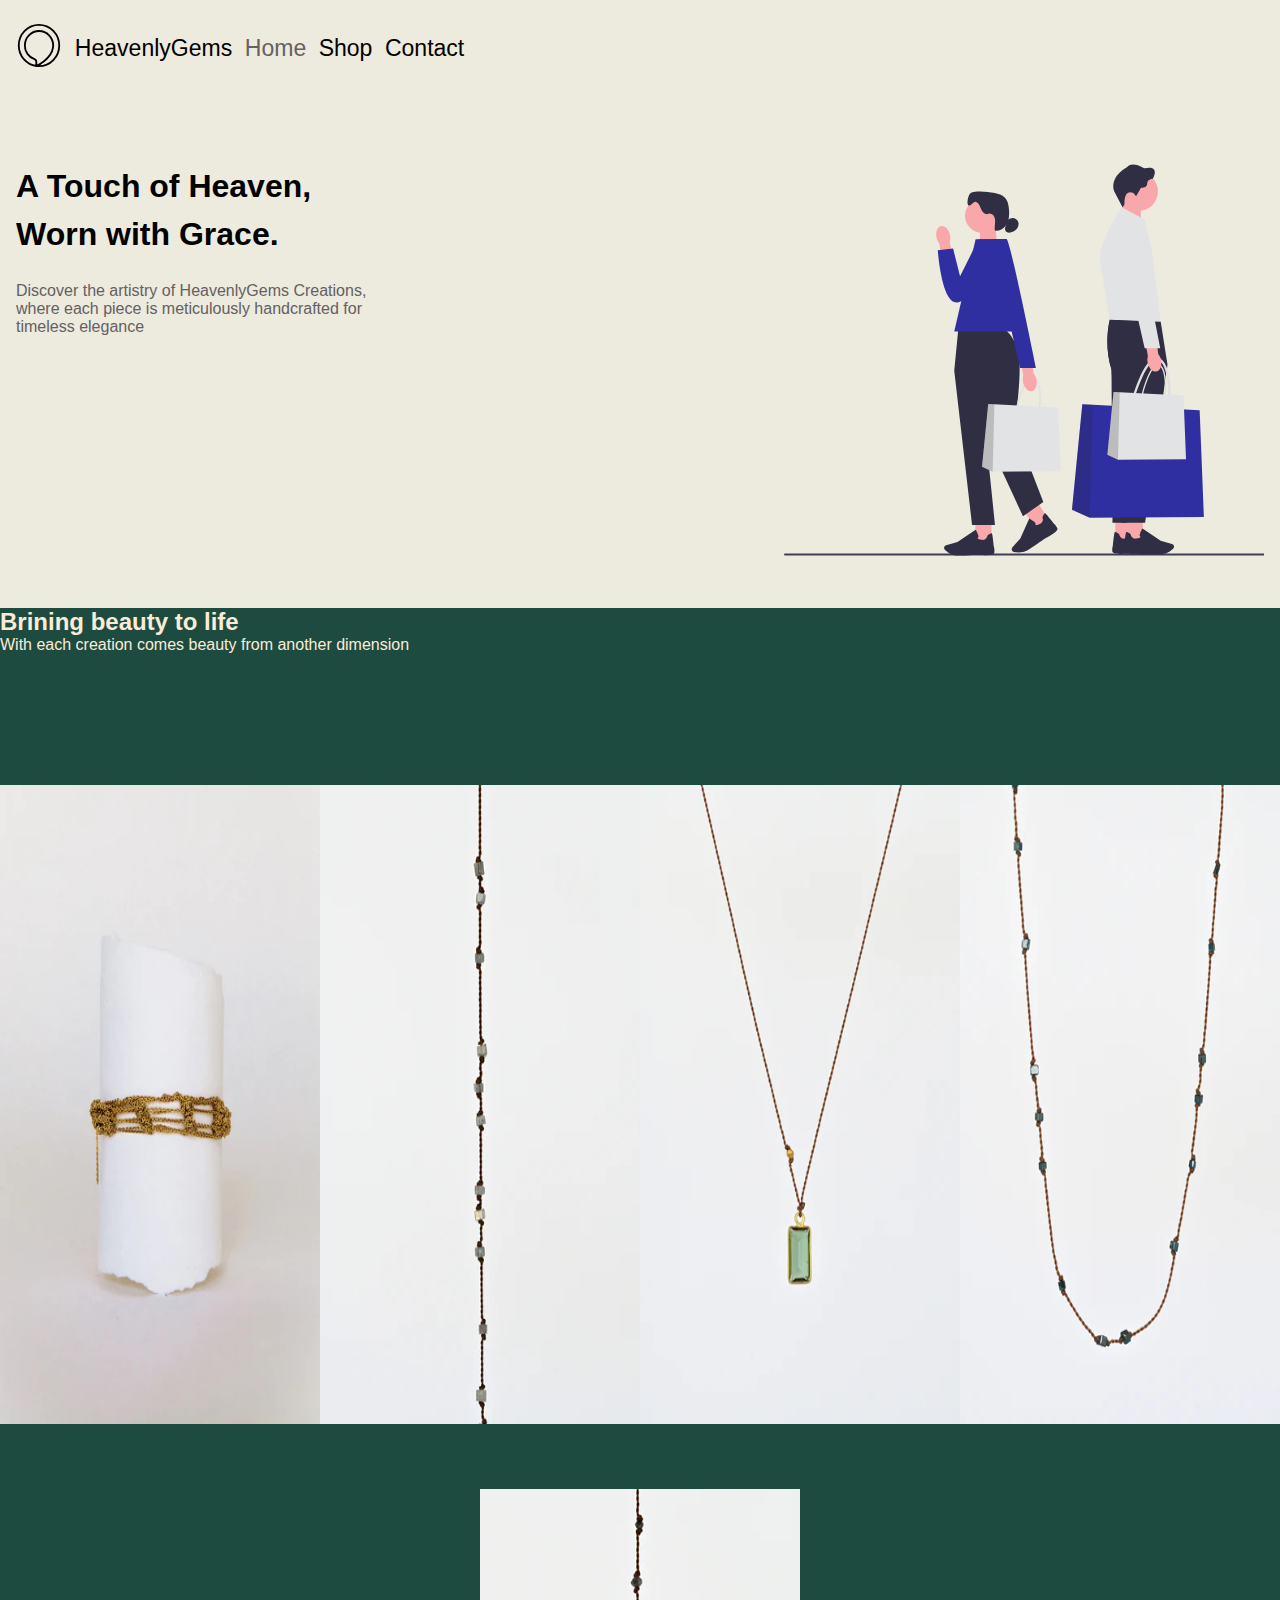
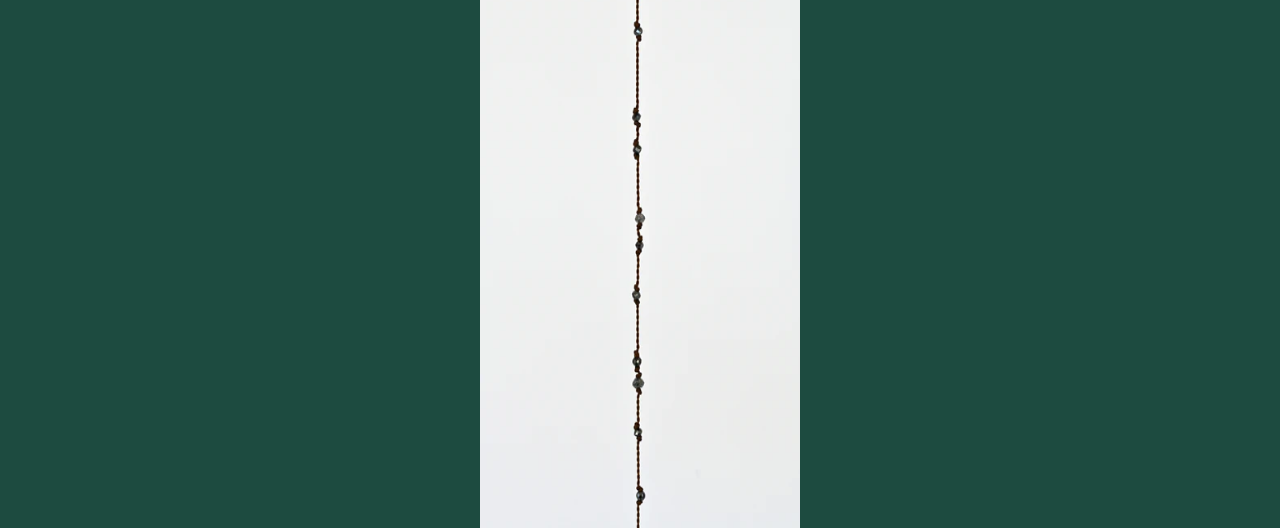
==== index.html @ 08a6c6a4 "First push" ====
<!DOCTYPE html>
<html lang="en">
<head>
    <meta charset="UTF-8">
    <title>Home</title>
    <link href="css/index.css" type="text/css" rel="stylesheet"/>
</head>
<body>
<nav class="container">
    <div class="box" id="box1">
        <img id="logo" src="images/logo.svg" alt="logo">
        <ul>
            <li>HeavenlyGems</li>
            <li id="selected" class="textToLogoPosition">Home</li>
            <li><a href="Shop/shop.html">Shop</a></li>
            <li>Contact</li>
        </ul>
    </div>
    <div class="box"></div>
</nav>

<!--Hero page-->
<div id="secondBody">

    <div id="boxes1">
        <h1>A Touch of Heaven, Worn with Grace.</h1>
        <p>Discover the artistry of HeavenlyGems Creations, where each piece is meticulously handcrafted for timeless elegance</p>
    </div>

    <div id="boxes2">
        <img src="images/shoppingBags.svg" alt="people shopping"/>

    </div>

</div>

<!--Below the hero page-->
<div id="thirdBody">
    <div id="thirdBodyHeader">

        <h2>Brining beauty to life</h2>
        <p>With each creation comes beauty from another dimension</p>

    </div>


    <div class="longBoxes">
        <img src="images/peice1.jpeg" alt="jewelry" onmouseover=this.src="images/peice4.jpeg" onmouseout=this.src="images/peice1.jpeg" />
    </div>
    <div class="longBoxes">
        <img src="images/peice3.jpeg" alt="jewelry" />
    </div>
    <div class="longBoxes">
        <img src="images/peice4.jpeg" alt="jewelry" />
    </div>
    <div class="longBoxes">
        <img src="images/peice5.jpeg" alt="jewelry" />
    </div>
    <div class="longBoxes">
        <img src="images/peice6.jpeg" alt="jewelry" />
    </div>
</div>

<footer>

</footer>

</body>
</html>
---- css/index.css ----
*, *::before, *::after {
    box-sizing: border-box;
    margin: 0;
    padding: 0;
}

body{
    background-color: #EDEADE;
    /*height: 400vh;*/
    width: 100%;
    font-family: Verdana, Arial, serif;
}
/* this is the nav flex box container  */
.container {
    /*border: 3px solid lightgray;*/
    display: flex;
    justify-content: space-between;
    overflow: hidden;
}

.box {
    width: 25rem;
    height: 4rem;
   /* background-color: gold;*/
    margin: 1rem;
}

#box1 {
    width: 40rem;
}


nav ul{
    list-style: none;
    display: inline-block;
    position: relative;
    top: -10%;
}

nav ul li {
    display: inline-block;
    font-size: 	1.44rem;
    padding-left: .5rem;
}

nav ul li a {
    text-decoration: none;
    color: black;
}

nav ul li a:hover {
    border-bottom: 3px solid white;
    padding-bottom: .5rem;
}

#logo{
    width: 2.9rem;
}

#selected {
    color: #636161;
}

img {
    display: inline-block;
    position: relative;
    top: 10%;
}

/* end of nav stuff  */

#secondBody {
    display: flex;
    /*border: 3px solid lightgray;*/
    overflow: hidden;
    flex-wrap: wrap;
    /*height: 1000vh;*/
    justify-content: space-between;
    margin: 1rem;
}

/* Beginning of box one */
#boxes1 {
    width: 22rem;
    height: 25rem;
    overflow: hidden;
    margin-top: 50px;
    /* background-color: gold;*/
}

#boxes1 > p {
    color: #636161;
}

#boxes1 > h1 {
    margin-bottom: 1.5rem;
    line-height: 3.0rem;
}

/* End of box one */

/* Beginning of box two */
#boxes2 {
    width: 30rem;
    height: 30rem;
    /*background-color: red;*/
    overflow: hidden;

}

#boxes2 > img {
    width: 35rem;
    height: 30rem;
    padding-bottom: 5rem;

}

/* End of box two */

#thirdBody {
    background-color: #1d4b40;
    display: flex;
    /*border: 3px solid lightgray;*/
    overflow: hidden;
    flex-wrap: wrap;
    /*height: 1000vh;*/
    justify-content: space-around;
    /*margin: 1rem;*/
}

#thirdBodyHeader {
    width: 100%;
    height: 7rem;
    /*background-color: gold;*/
}

.longBoxes {
    margin-top: 4rem;
    width: 20rem;
    height: 40rem;
    /*background-color: gold;*/
    overflow: hidden;
}

.longBoxes > img {
    width: 20rem;
    height: 40rem;
    position: relative;
    top: 1px;
}

#thirdBodyHeader > h2 {
    color: antiquewhite;
}

#thirdBodyHeader > p {
    color: antiquewhite;
}
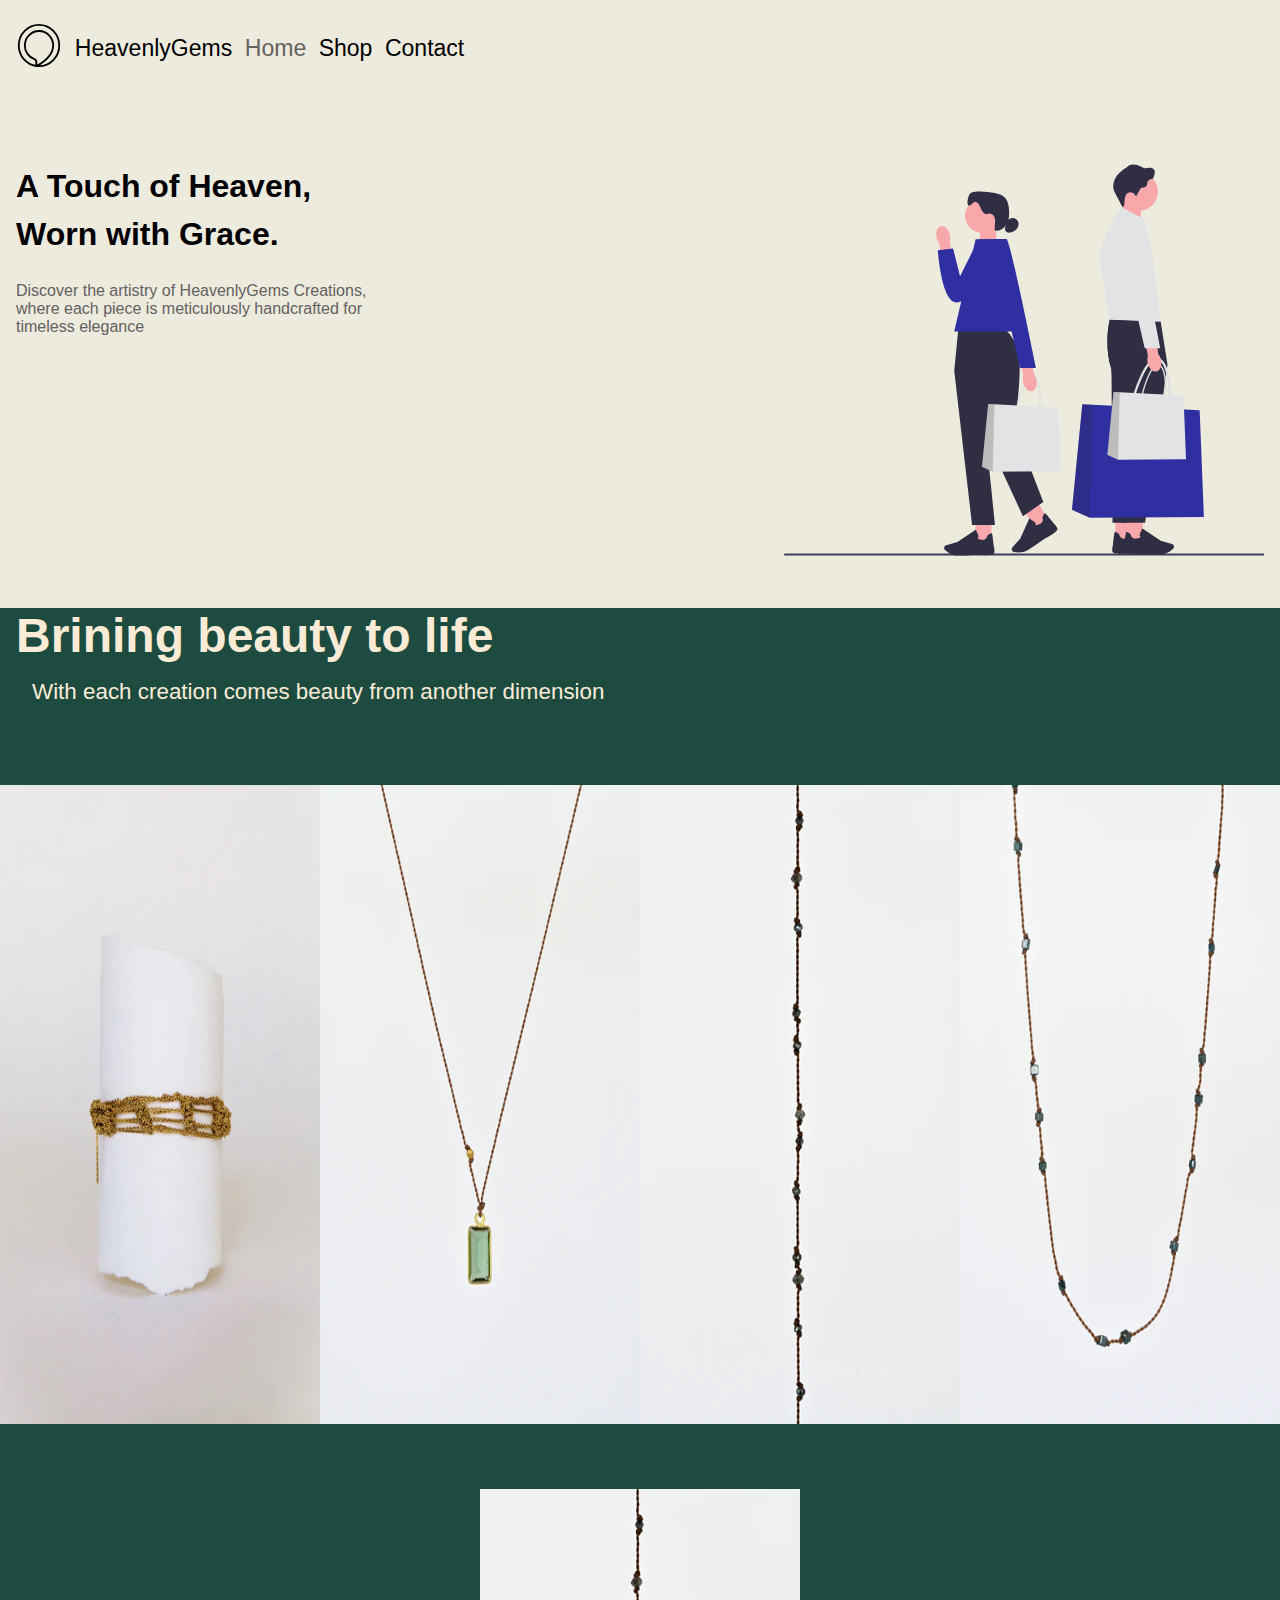
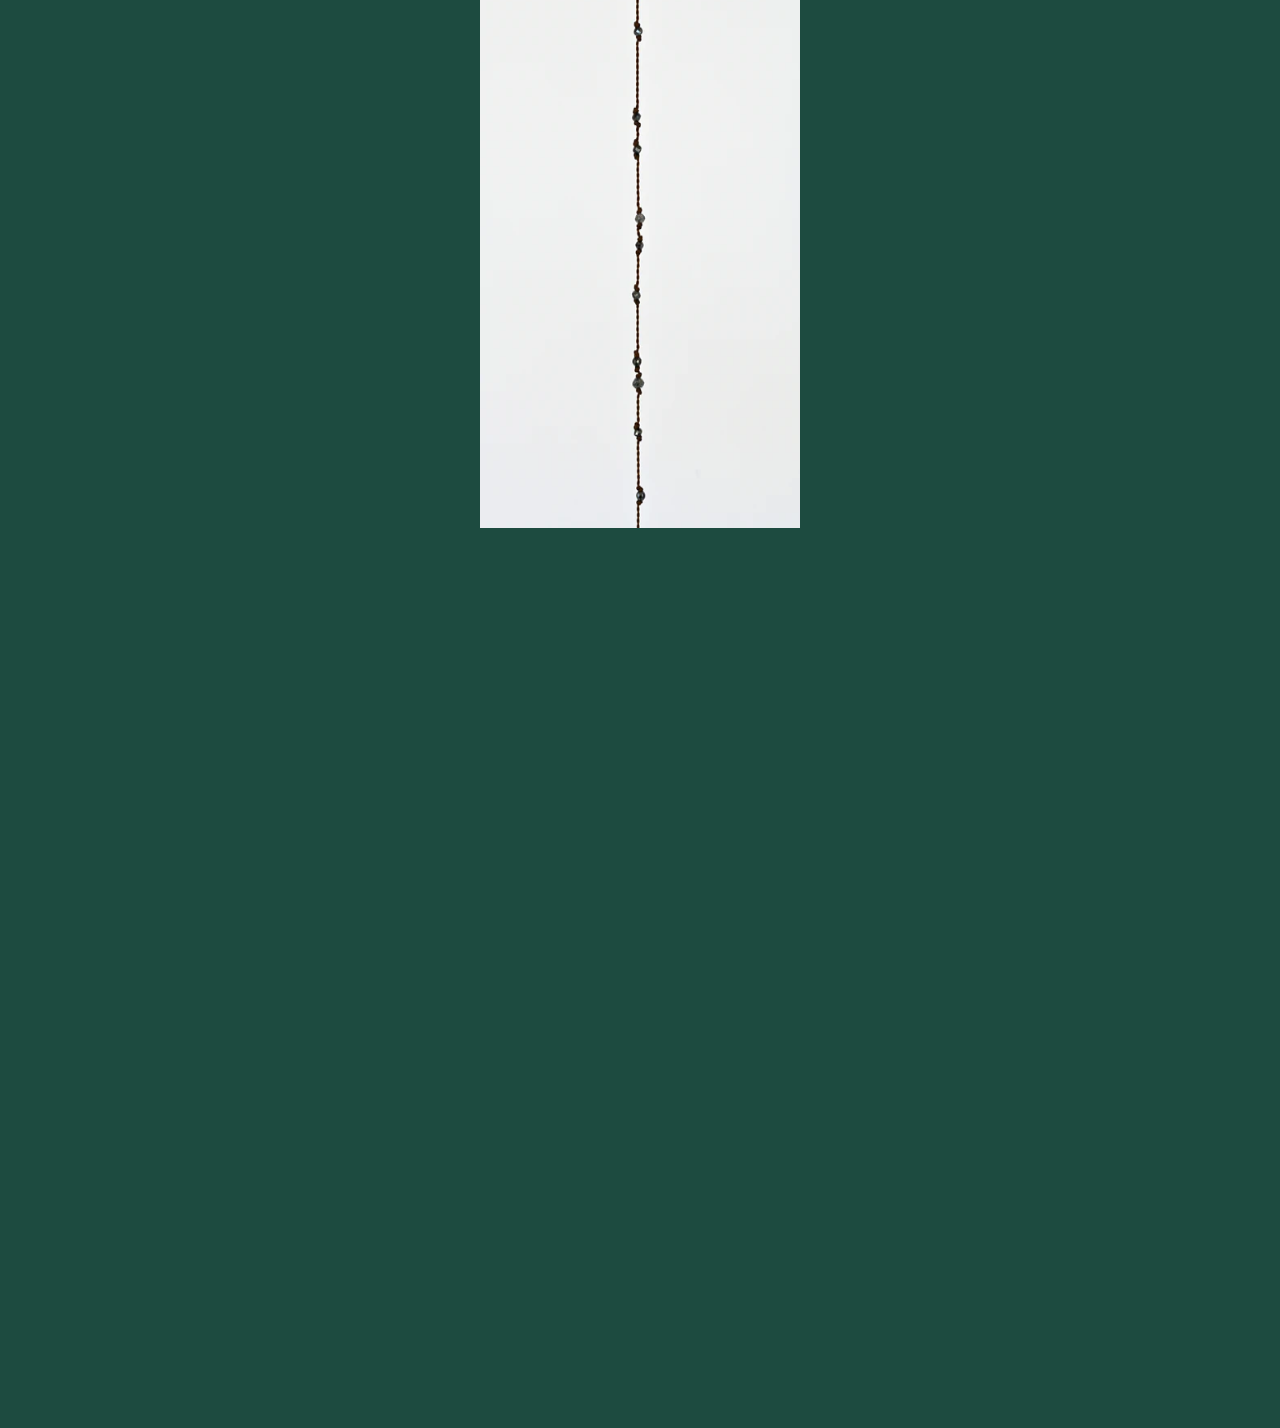
==== commit 7f61bdf4: "Added a lot" ====
--- a/index.html
+++ b/index.html
@@ -45,13 +45,13 @@
 
 
     <div class="longBoxes">
-        <img src="images/peice1.jpeg" alt="jewelry" onmouseover=this.src="images/peice4.jpeg" onmouseout=this.src="images/peice1.jpeg" />
+        <img src="images/peice1.jpeg" alt="jewelry" onmouseover=this.src="images/peice3.jpeg" onmouseout=this.src="images/peice1.jpeg" />
     </div>
     <div class="longBoxes">
-        <img src="images/peice3.jpeg" alt="jewelry" />
+        <img src="images/peice4.jpeg" alt="jewelry" onmouseover=this.src="images/peice5.jpeg" onmouseout=this.src="images/peice4.jpeg" />
     </div>
     <div class="longBoxes">
-        <img src="images/peice4.jpeg" alt="jewelry" />
+        <img src="images/peice6.jpeg" alt="jewelry" onmouseover=this.src="images/peice7.jpeg" onmouseout=this.src="images/peice6.jpeg" />
     </div>
     <div class="longBoxes">
         <img src="images/peice5.jpeg" alt="jewelry" />
--- a/css/index.css
+++ b/css/index.css
@@ -117,6 +117,8 @@
 
 /* End of box two */
 
+/*Start of third body */
+
 #thirdBody {
     background-color: #1d4b40;
     display: flex;
@@ -134,6 +136,20 @@
     /*background-color: gold;*/
 }
 
+#thirdBodyHeader > h2 {
+    color: antiquewhite;
+    font-size: 3rem;
+    margin-bottom: 1rem;
+    margin-left: 1rem;
+}
+
+#thirdBodyHeader > p {
+    color: antiquewhite;
+    font-size: 1.4rem;
+    margin-left: 2rem;
+}
+
+
 .longBoxes {
     margin-top: 4rem;
     width: 20rem;
@@ -148,11 +164,19 @@
     position: relative;
     top: 1px;
 }
+/*End of third body */
 
-#thirdBodyHeader > h2 {
-    color: antiquewhite;
+/*start of footer */
+
+footer {
+    background-color: #1d4b40;
+    display: flex;
+    /*border: 3px solid lightgray;*/
+    overflow: hidden;
+    flex-wrap: wrap;
+    height: 100vh;
+    justify-content: space-around;
+    /*margin: 1rem;*/
 }
 
-#thirdBodyHeader > p {
-    color: antiquewhite;
-}
+/* End of footer */
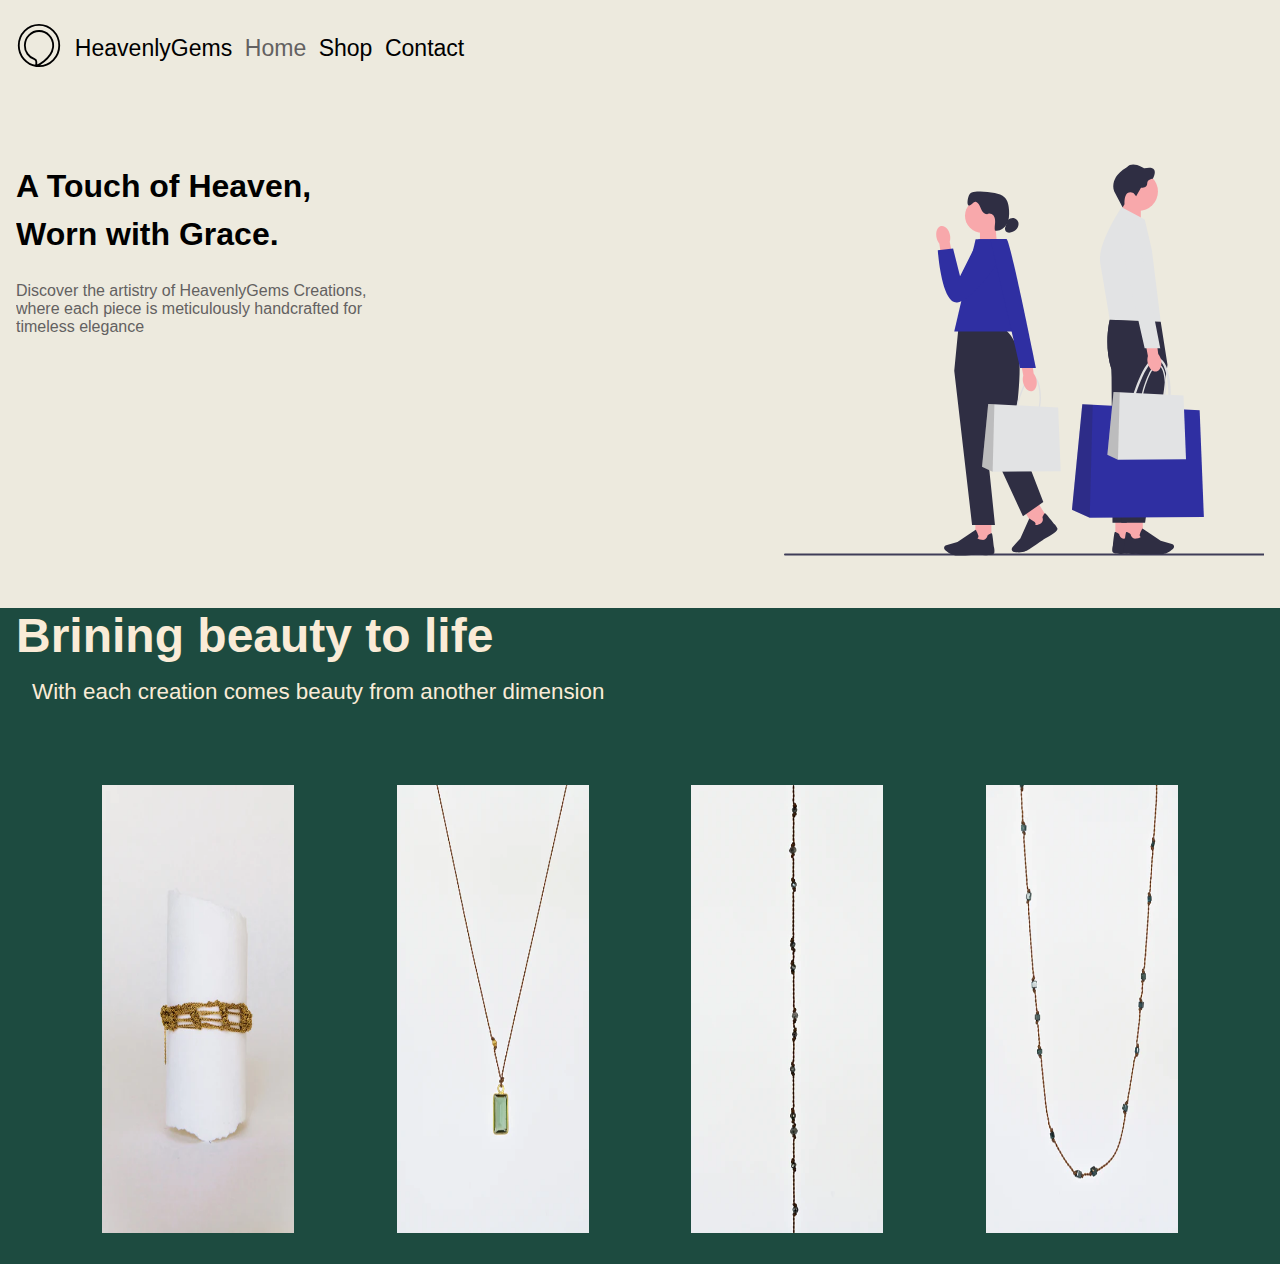
==== commit 82491033: "Added a lot" ====
--- a/index.html
+++ b/index.html
@@ -56,9 +56,6 @@
     <div class="longBoxes">
         <img src="images/peice5.jpeg" alt="jewelry" />
     </div>
-    <div class="longBoxes">
-        <img src="images/peice6.jpeg" alt="jewelry" />
-    </div>
 </div>
 
 <footer>
--- a/css/index.css
+++ b/css/index.css
@@ -126,7 +126,7 @@
     overflow: hidden;
     flex-wrap: wrap;
     /*height: 1000vh;*/
-    justify-content: space-around;
+    justify-content: space-evenly;
     /*margin: 1rem;*/
 }
 
@@ -152,15 +152,15 @@
 
 .longBoxes {
     margin-top: 4rem;
-    width: 20rem;
-    height: 40rem;
+    width: 12rem;
+    height: 30rem;
     /*background-color: gold;*/
     overflow: hidden;
 }
 
 .longBoxes > img {
-    width: 20rem;
-    height: 40rem;
+    width: 13rem;
+    height: 28rem;
     position: relative;
     top: 1px;
 }
@@ -174,7 +174,7 @@
     /*border: 3px solid lightgray;*/
     overflow: hidden;
     flex-wrap: wrap;
-    height: 100vh;
+   /* height: 100vh;*/
     justify-content: space-around;
     /*margin: 1rem;*/
 }
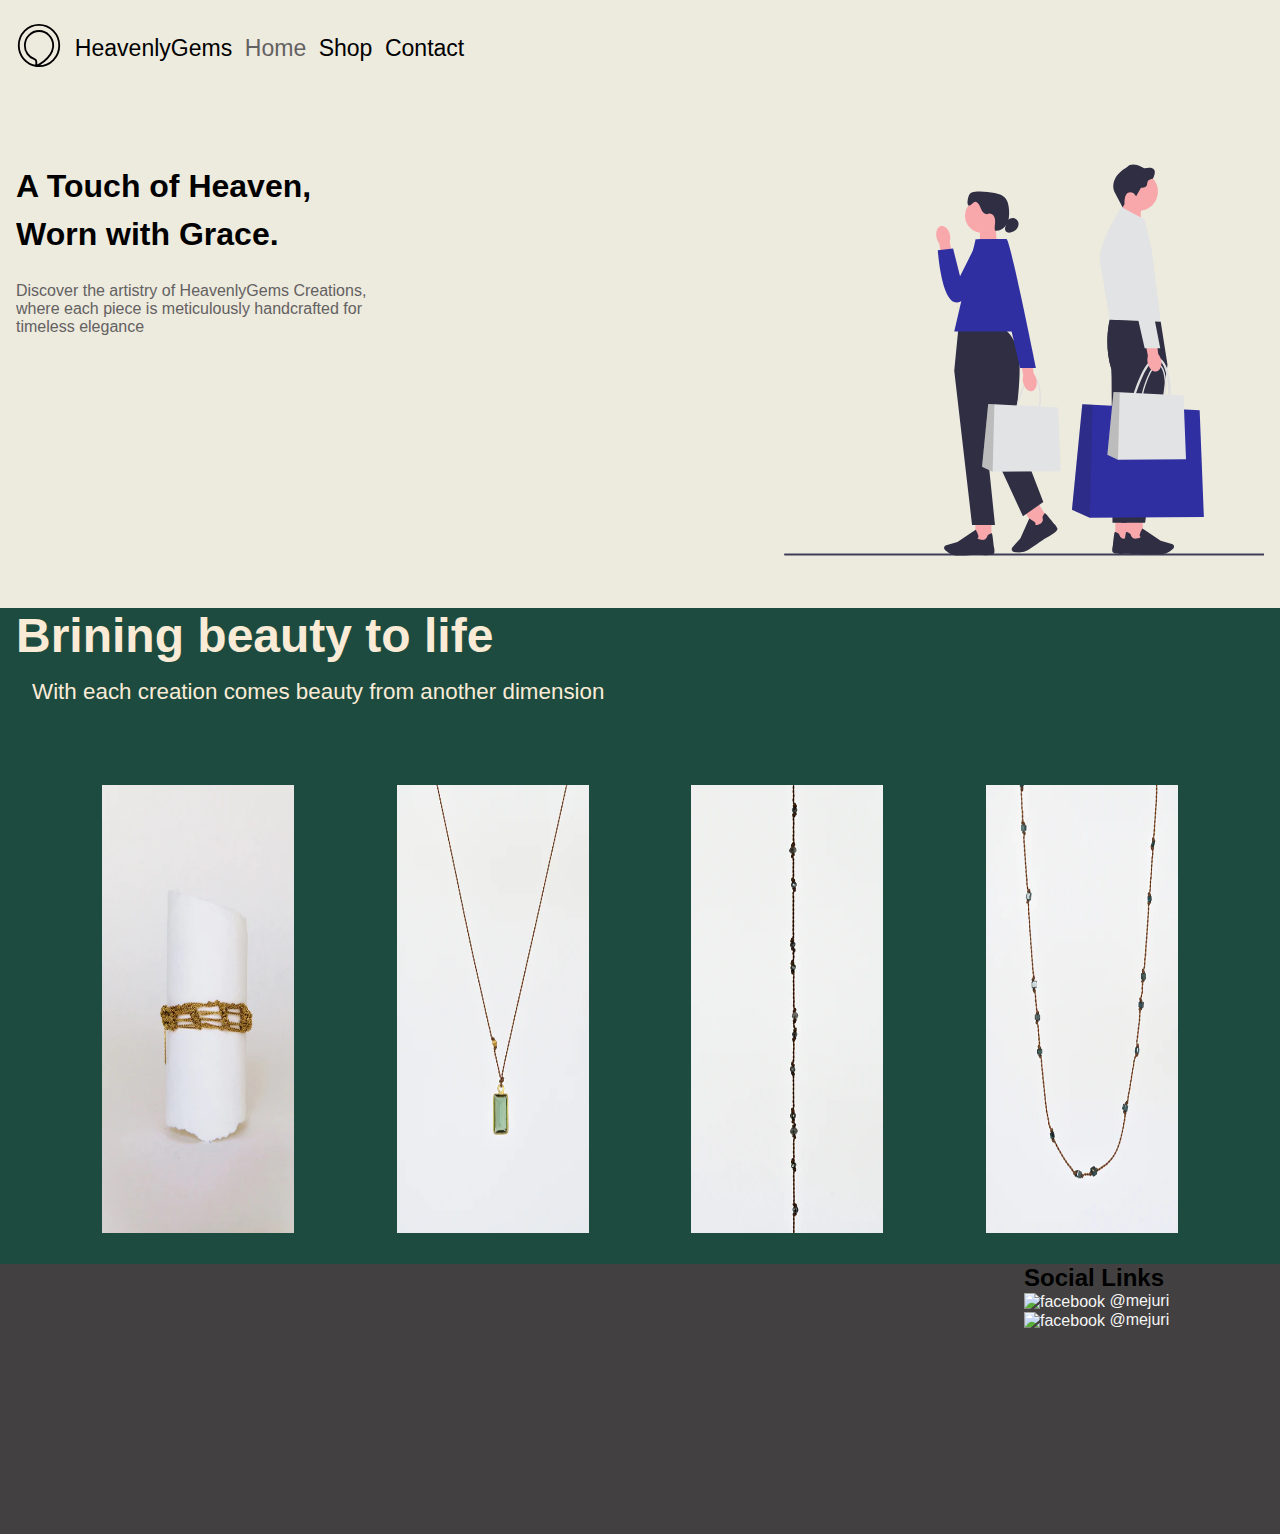
==== commit 301ad285: "Added a lot" ====
--- a/index.html
+++ b/index.html
@@ -57,9 +57,30 @@
         <img src="images/peice5.jpeg" alt="jewelry" />
     </div>
 </div>
+<!-- -->
 
+<!-- Start of footer -->
 <footer>
+    <div id="socialMedia">
+        <ul>
+            <li>
+                <h2>Social Links</h2>
+            </li>
+            <li>
+                <a class="name" href="https://www.instagram.com/mejuri/" target="_blank">
+                    <p><img class="logo" src="images/instagram.svg" alt="facebook" > <span class="userName"> @mejuri </span> </p>
+                </a>
+            </li>
 
+            <li>
+                <a class="name" href="https://www.facebook.com/HappyJewelers/" target="_blank">
+
+                    <p><img class="logo" src="images/facebook.svg" alt="facebook" > <span class="userName"> @mejuri </span> </p>
+                </a>
+            </li>
+
+        </ul>
+    </div>
 </footer>
 
 </body>
--- a/css/index.css
+++ b/css/index.css
@@ -169,14 +169,36 @@
 /*start of footer */
 
 footer {
-    background-color: #1d4b40;
+    background-color: #424040;
     display: flex;
     /*border: 3px solid lightgray;*/
     overflow: hidden;
     flex-wrap: wrap;
-   /* height: 100vh;*/
-    justify-content: space-around;
+    height: 30vh;
     /*margin: 1rem;*/
 }
 
+#socialMedia {
+    position: relative;
+    left: 80%;
+}
+
+#socialMedia > ul{
+    list-style-type: none;
+}
+
+.name {
+    text-decoration: none;
+    color: whitesmoke;
+}
+
+.logo {
+    vertical-align: middle;
+    transition: all .2s ease-in-out;
+}
+
+.logo:hover {
+    transform: scale(1.5);
+}
+
 /* End of footer */
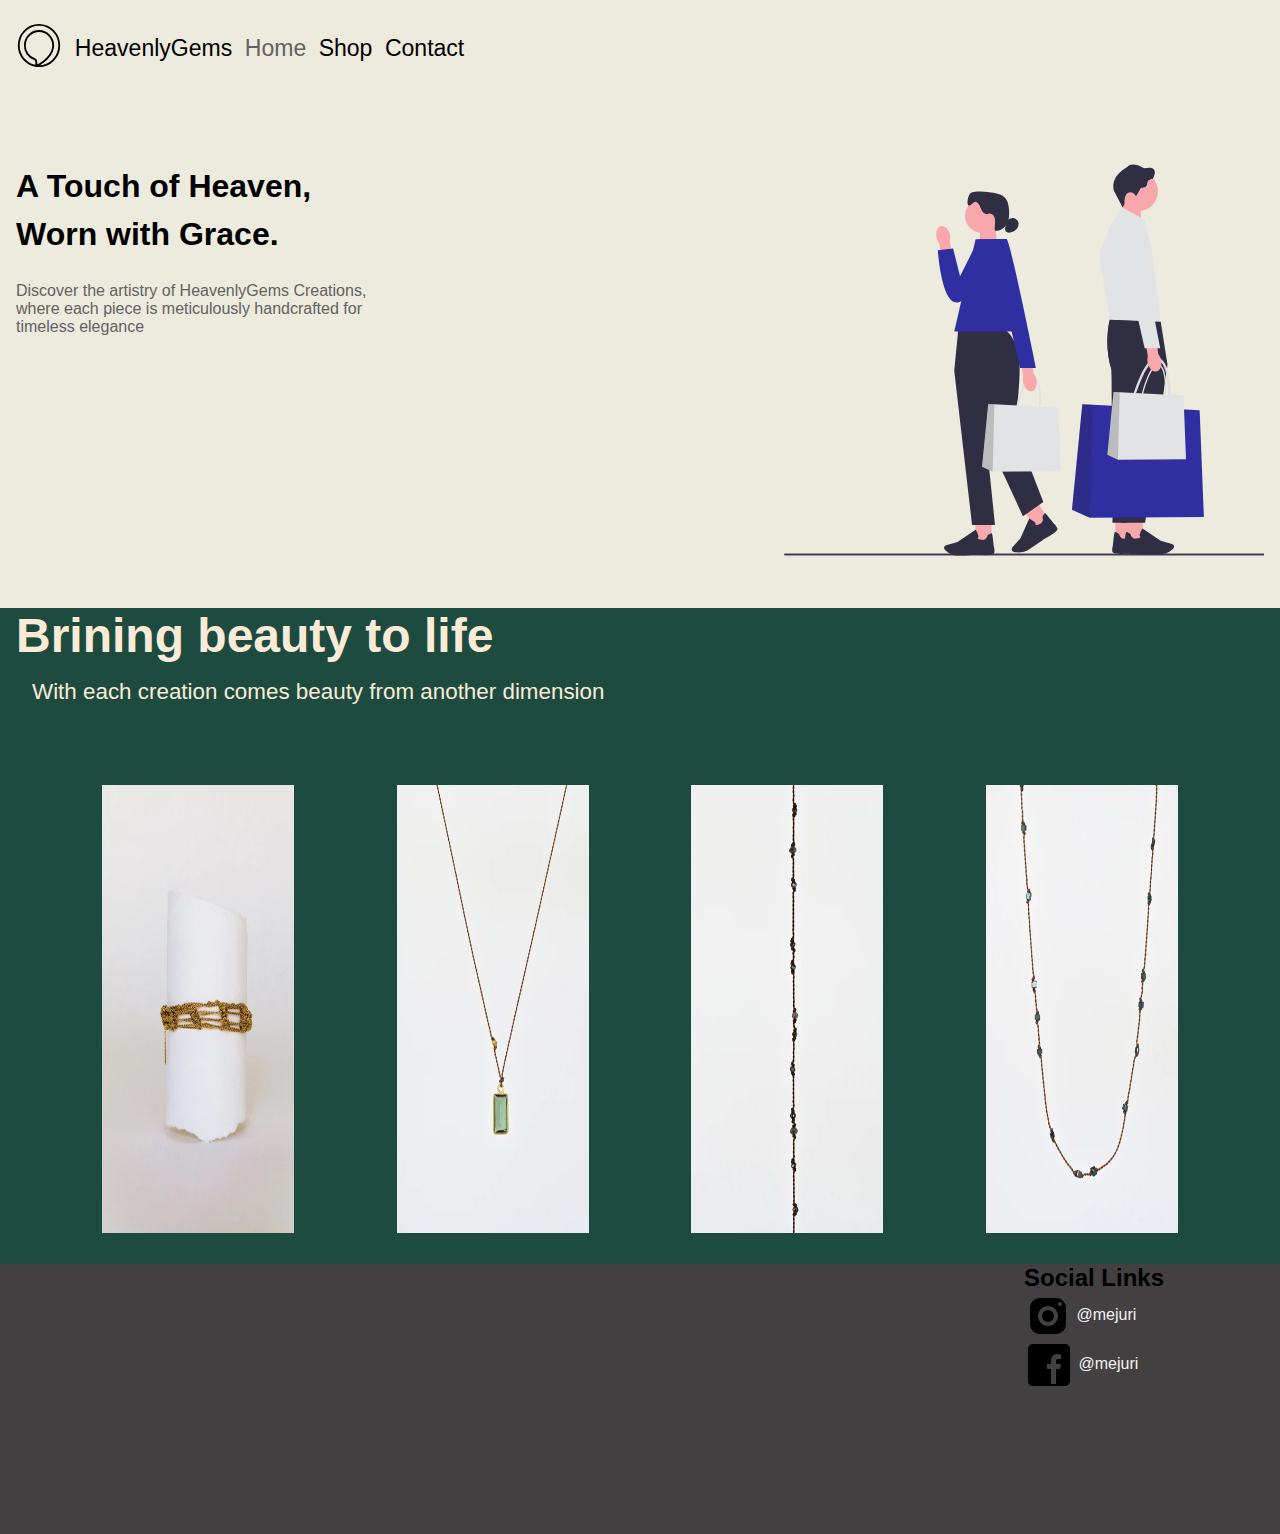
==== commit c686eb62: "Added a lot" ====
--- a/index.html
+++ b/index.html
@@ -82,6 +82,7 @@
         </ul>
     </div>
 </footer>
+<!--End of footer-->
 
 </body>
 </html>--- a/css/index.css
+++ b/css/index.css
@@ -10,6 +10,7 @@
     width: 100%;
     font-family: Verdana, Arial, serif;
 }
+
 /* this is the nav flex box container  */
 .container {
     /*border: 3px solid lightgray;*/
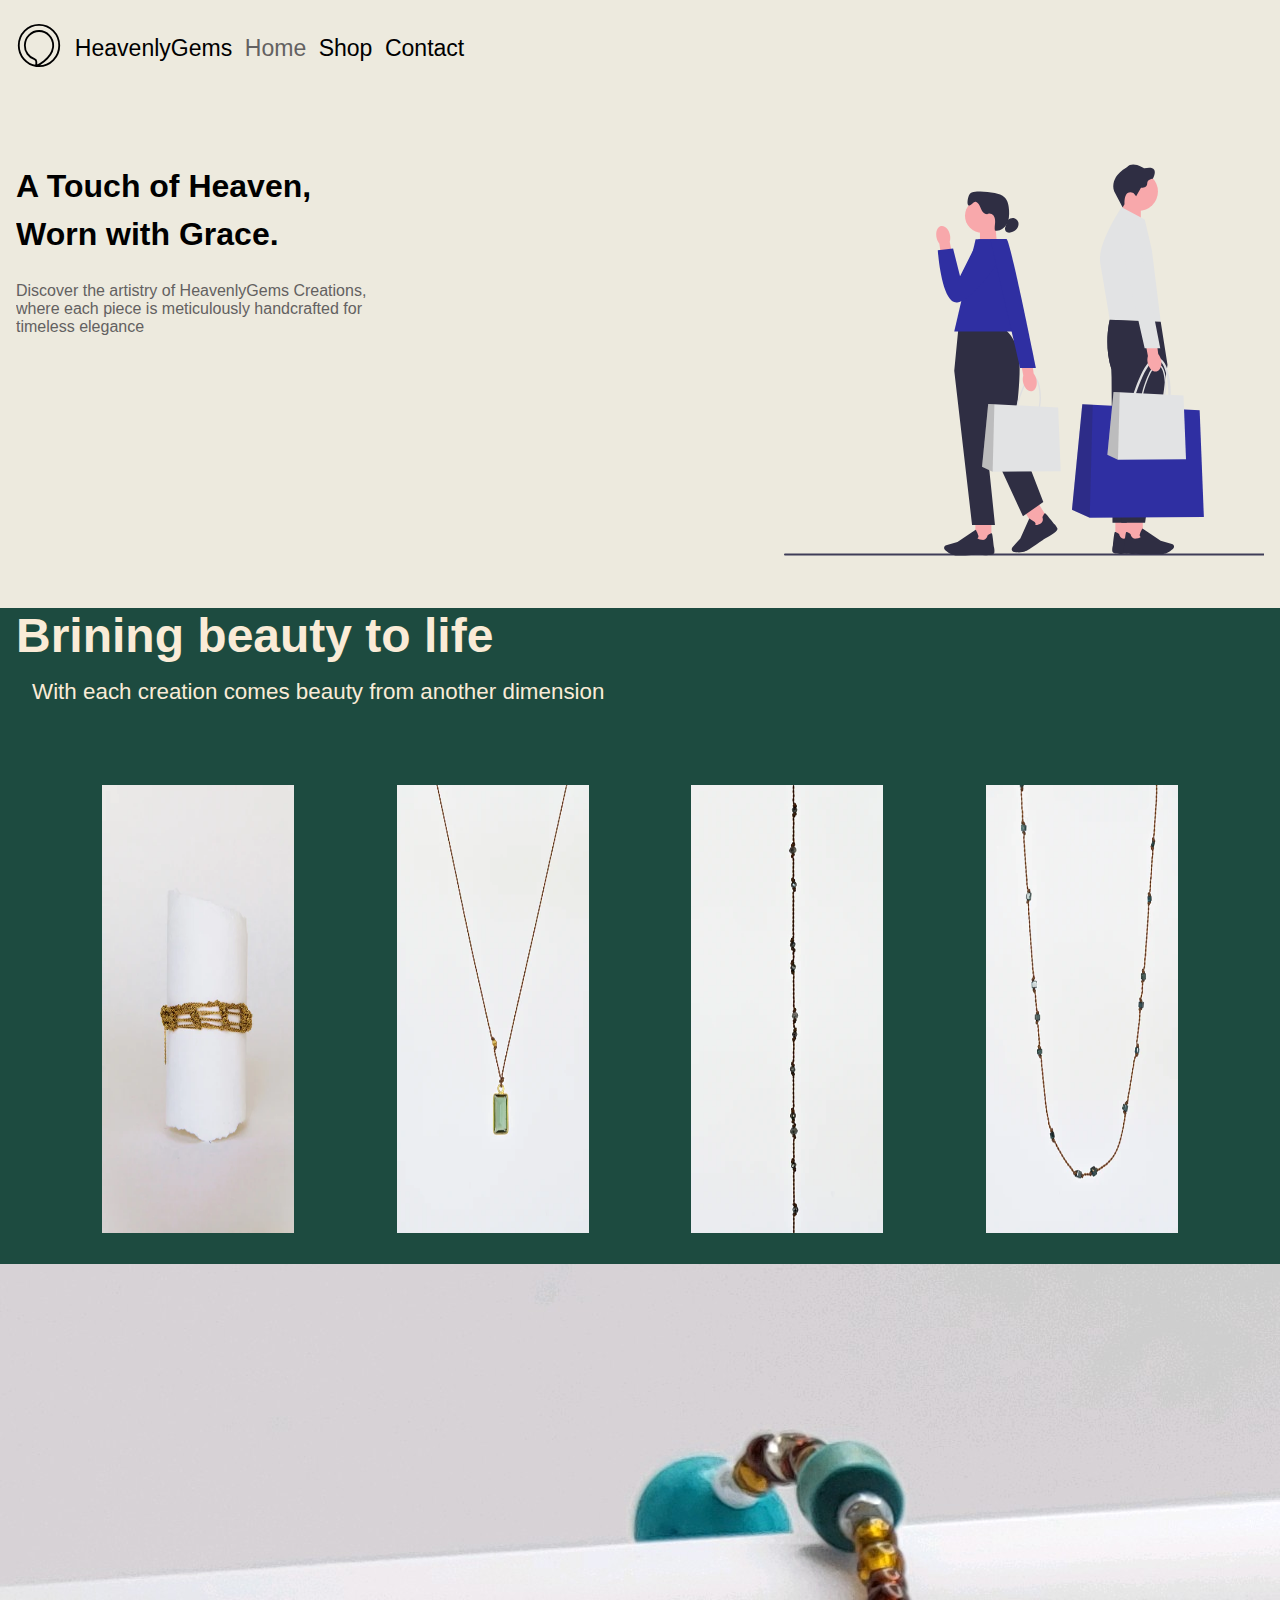
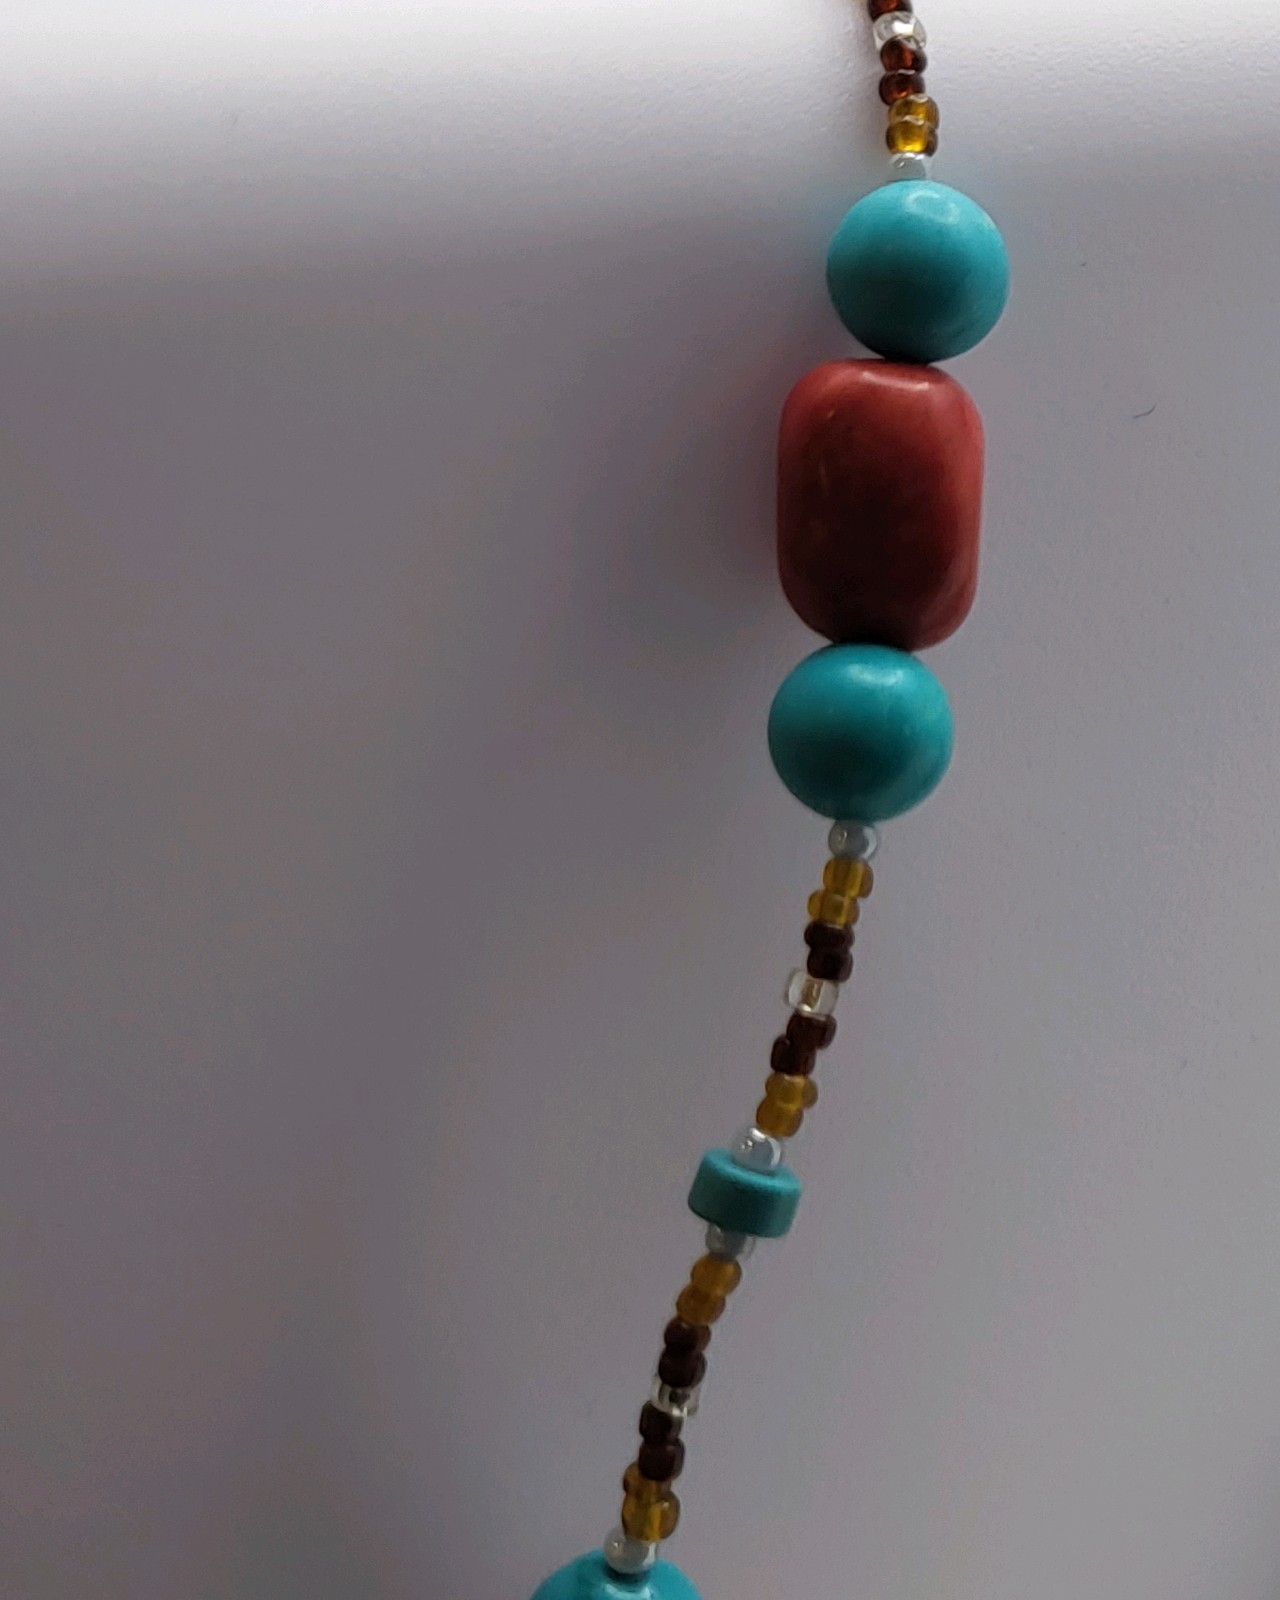
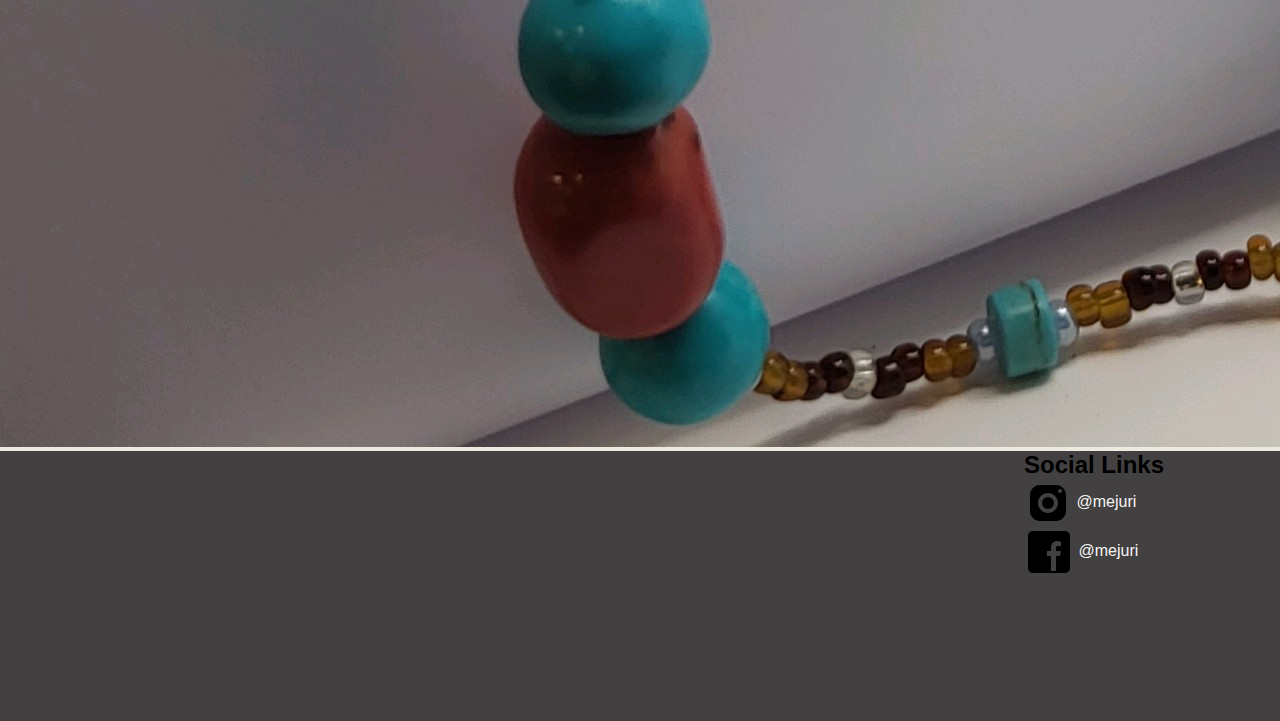
==== commit 68fcb026: "Added a lot" ====
--- a/index.html
+++ b/index.html
@@ -12,8 +12,8 @@
         <ul>
             <li>HeavenlyGems</li>
             <li id="selected" class="textToLogoPosition">Home</li>
-            <li><a href="Shop/shop.html">Shop</a></li>
-            <li>Contact</li>
+            <li><a href="shop/shop.html">Shop</a></li>
+            <li><a href="contact/contact.html">Contact</a></li>
         </ul>
     </div>
     <div class="box"></div>
@@ -59,6 +59,11 @@
 </div>
 <!-- -->
 
+<div id="fourthBody">
+    <div class="descriptionBox"><img id="jenImage" src="images/jenImage.jpg" alt="jewelry"></div>
+    <div class="descriptionBox"></div>
+</div>
+
 <!-- Start of footer -->
 <footer>
     <div id="socialMedia">
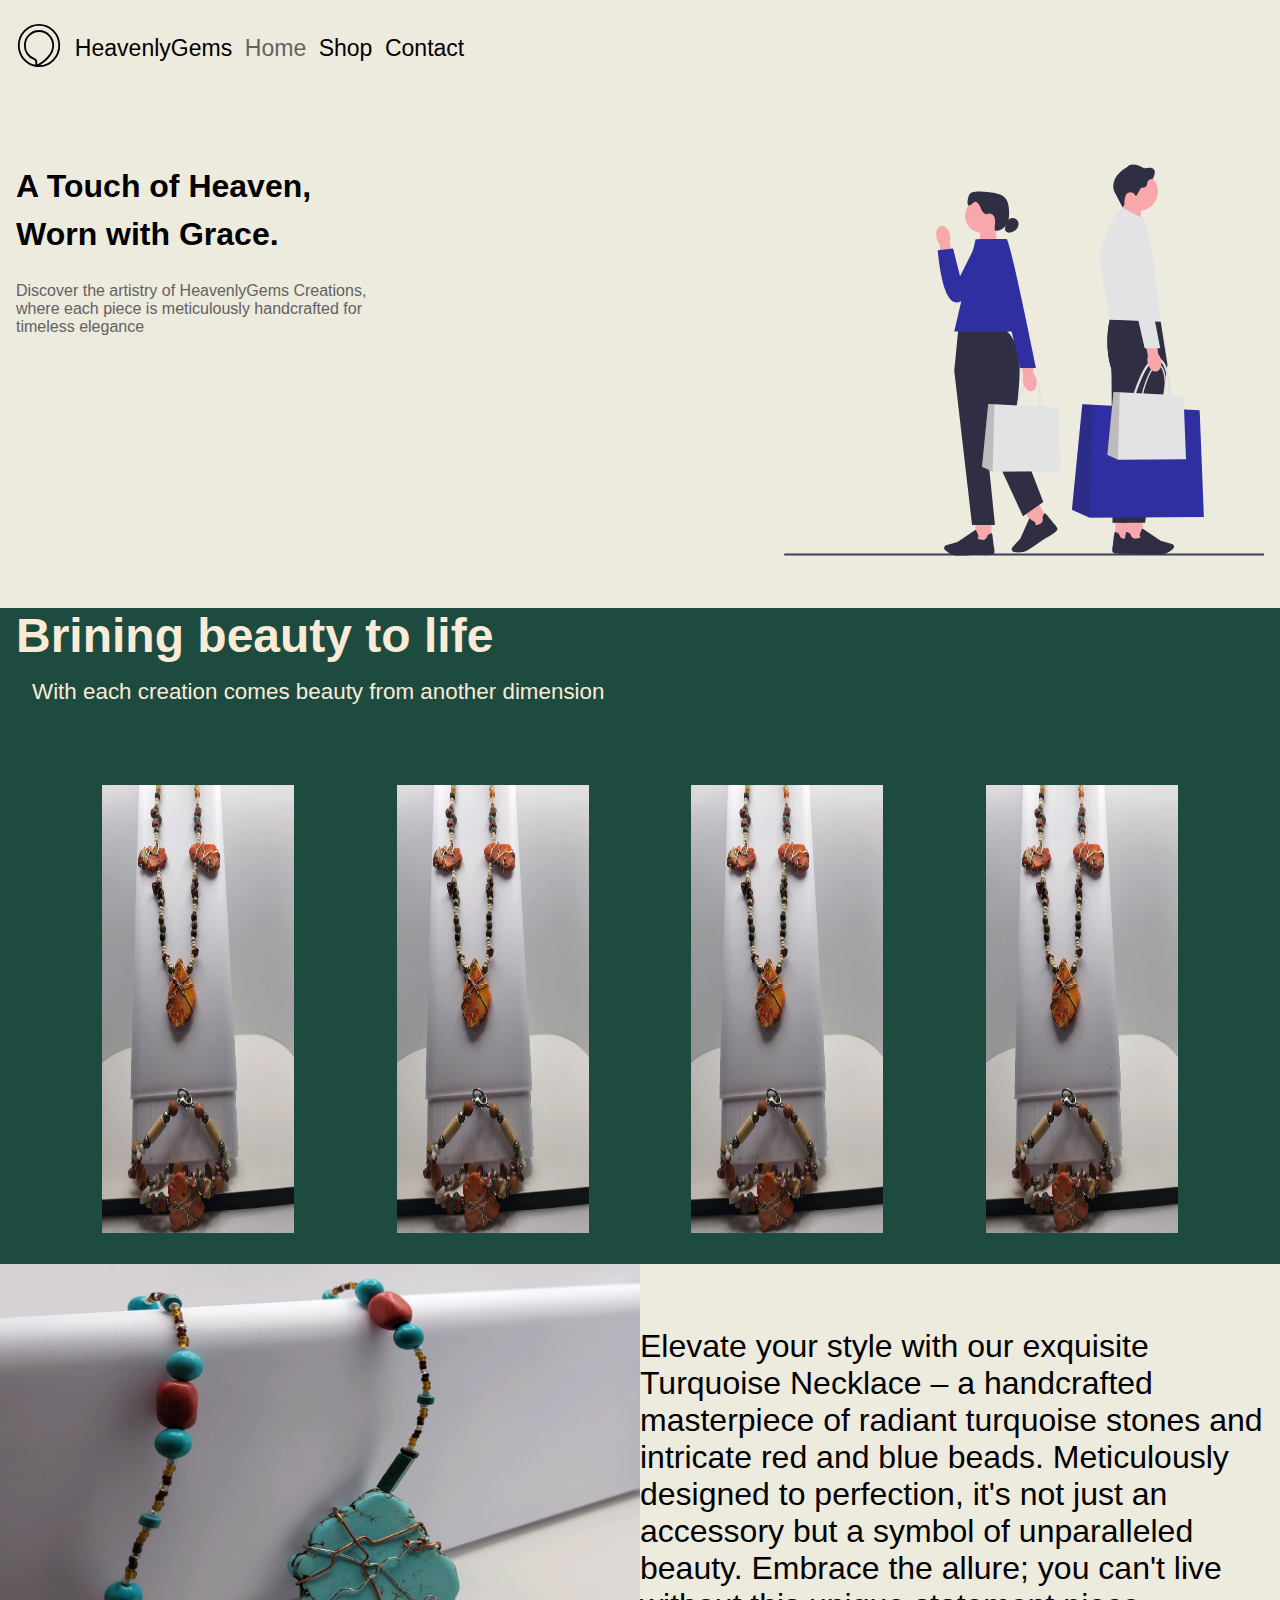
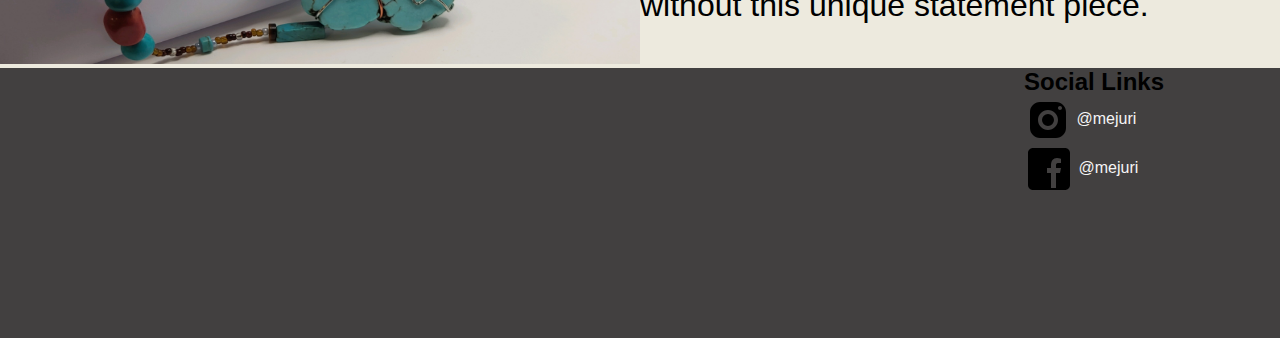
==== commit 4256f8c5: "Added a lot" ====
--- a/index.html
+++ b/index.html
@@ -24,7 +24,8 @@
 
     <div id="boxes1">
         <h1>A Touch of Heaven, Worn with Grace.</h1>
-        <p>Discover the artistry of HeavenlyGems Creations, where each piece is meticulously handcrafted for timeless elegance</p>
+        <p>Discover the artistry of HeavenlyGems Creations, where each piece is meticulously handcrafted for timeless
+            elegance</p>
     </div>
 
     <div id="boxes2">
@@ -45,23 +46,30 @@
 
 
     <div class="longBoxes">
-        <img src="images/peice1.jpeg" alt="jewelry" onmouseover=this.src="images/peice3.jpeg" onmouseout=this.src="images/peice1.jpeg" />
+        <img src="images/jenImage2.jpg" alt="jewelry" onmouseover=this.src="images/jenImage5.jpg"
+             onmouseout=this.src="images/jenImage2.jpg"/>
     </div>
     <div class="longBoxes">
-        <img src="images/peice4.jpeg" alt="jewelry" onmouseover=this.src="images/peice5.jpeg" onmouseout=this.src="images/peice4.jpeg" />
+        <img src="images/jenImage2.jpg" alt="jewelry" onmouseover=this.src="images/jenImage5.jpg"
+             onmouseout=this.src="images/jenImage2.jpg"/>
     </div>
     <div class="longBoxes">
-        <img src="images/peice6.jpeg" alt="jewelry" onmouseover=this.src="images/peice7.jpeg" onmouseout=this.src="images/peice6.jpeg" />
+        <img src="images/jenImage2.jpg" alt="jewelry" onmouseover=this.src="images/jenImage5.jpg"
+             onmouseout=this.src="images/jenImage2.jpg"/>
     </div>
     <div class="longBoxes">
-        <img src="images/peice5.jpeg" alt="jewelry" />
+        <img src="images/jenImage2.jpg" alt="jewelry" onmouseover=this.src="images/jenImage5.jpg"
+             onmouseout=this.src="images/jenImage2.jpg"/>
     </div>
 </div>
 <!-- -->
 
 <div id="fourthBody">
     <div class="descriptionBox"><img id="jenImage" src="images/jenImage.jpg" alt="jewelry"></div>
-    <div class="descriptionBox"></div>
+    <div class="descriptionBox" id="words"><p>Elevate your style with our exquisite Turquoise Necklace – a handcrafted masterpiece
+        of radiant turquoise stones and intricate red and blue beads. Meticulously designed to perfection, it's not just
+        an accessory but a symbol of unparalleled beauty. Embrace the allure; you can't live without this unique
+        statement piece.</p></div>
 </div>
 
 <!-- Start of footer -->
@@ -73,14 +81,16 @@
             </li>
             <li>
                 <a class="name" href="https://www.instagram.com/mejuri/" target="_blank">
-                    <p><img class="logo" src="images/instagram.svg" alt="facebook" > <span class="userName"> @mejuri </span> </p>
+                    <p><img class="logo" src="images/instagram.svg" alt="facebook"> <span
+                            class="userName"> @mejuri </span></p>
                 </a>
             </li>
 
             <li>
                 <a class="name" href="https://www.facebook.com/HappyJewelers/" target="_blank">
 
-                    <p><img class="logo" src="images/facebook.svg" alt="facebook" > <span class="userName"> @mejuri </span> </p>
+                    <p><img class="logo" src="images/facebook.svg" alt="facebook"> <span
+                            class="userName"> @mejuri </span></p>
                 </a>
             </li>
 
--- a/css/index.css
+++ b/css/index.css
@@ -167,6 +167,40 @@
 }
 /*End of third body */
 
+/*Start of Fourth body */
+#fourthBody {
+    display: flex;
+    /*border: 3px solid lightgray;*/
+    overflow: hidden;
+    flex-wrap: wrap;
+    /*height: 1000vh;*/
+    justify-content: space-evenly;
+}
+
+.descriptionBox {
+    width: 50%;
+    height: 50%;
+    position: relative;
+    top: 0.01px;
+    overflow: hidden;
+}
+
+#words {
+    padding-top: 4rem;
+}
+
+#words > p {
+    font-size: 2rem;
+}
+
+
+#jenImage {
+    width: 100%;
+    height: 25rem;
+}
+
+/*End of Fourth body */
+
 /*start of footer */
 
 footer {
